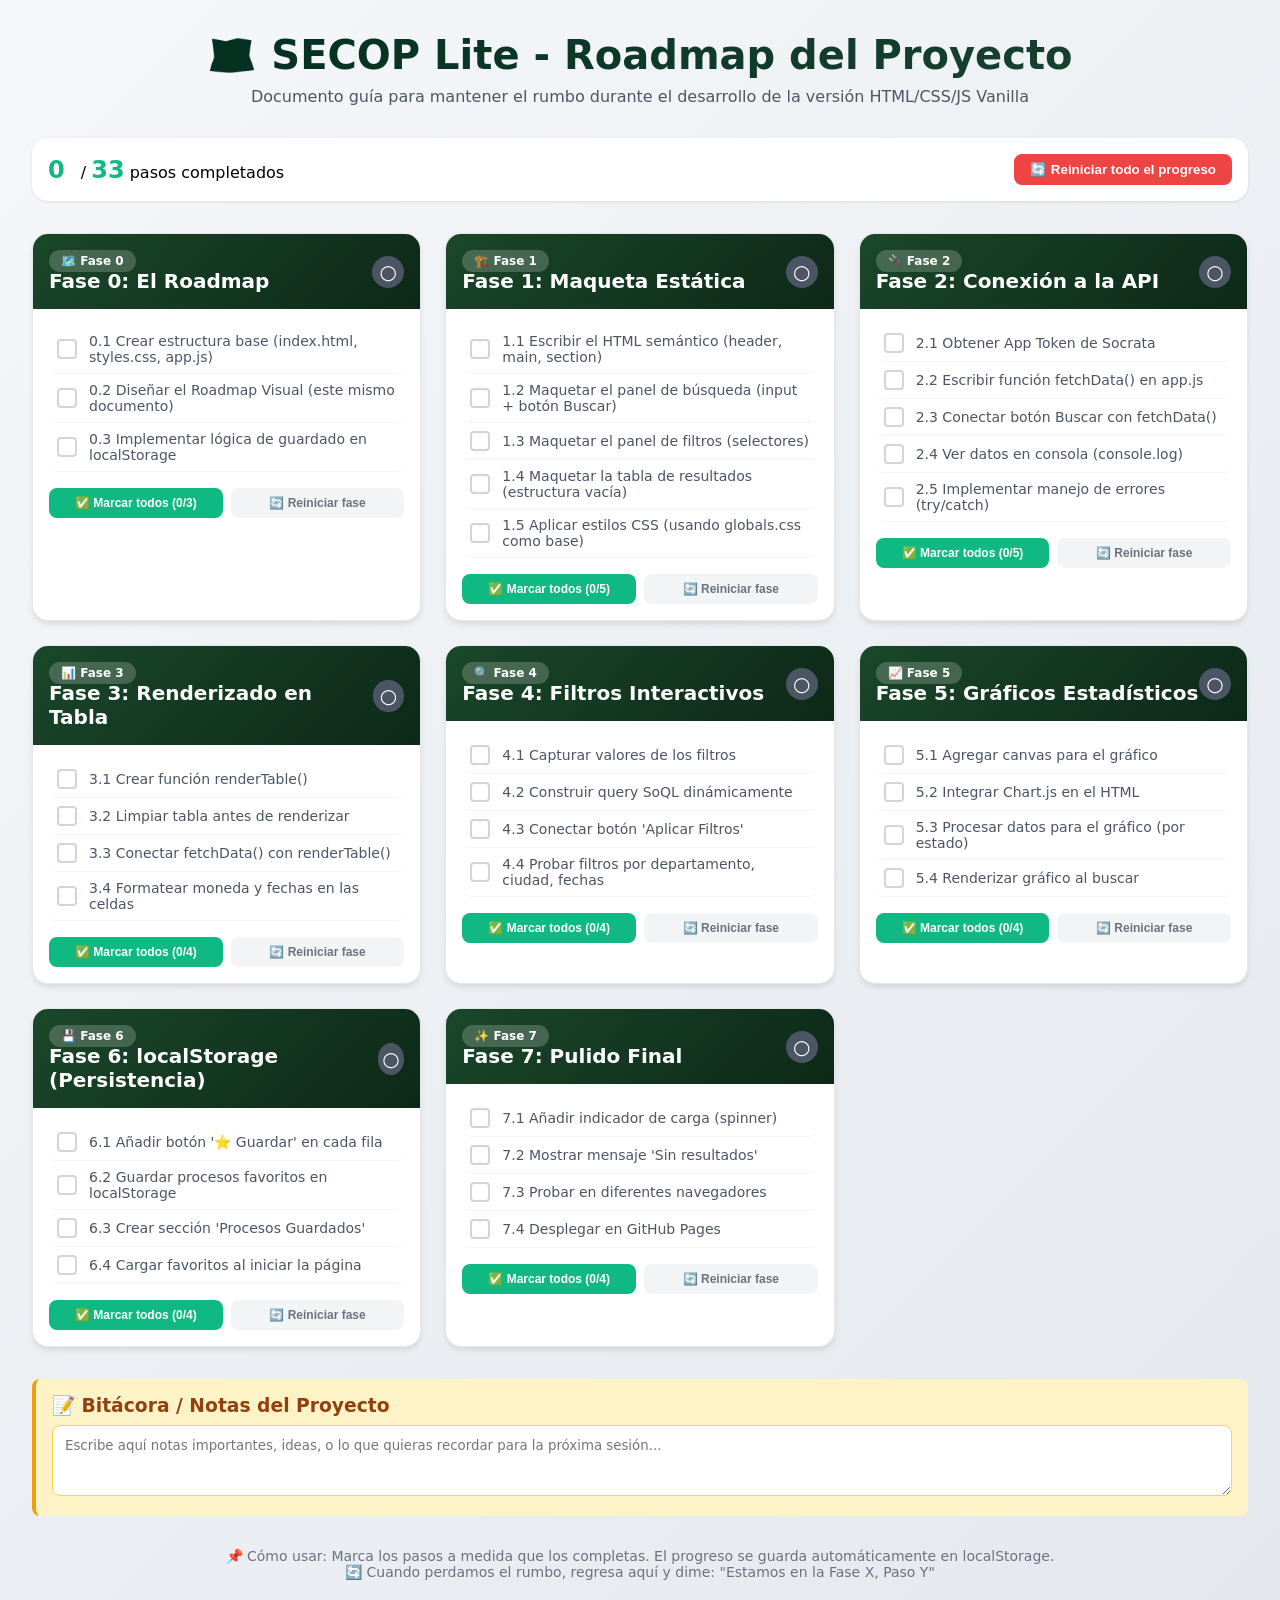
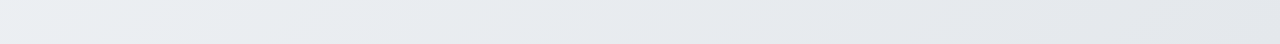
==== guia.html @ b4794dc1 "Add files via upload" ====
<!DOCTYPE html>
<html lang="es">
<head>
    <meta charset="UTF-8">
    <meta name="viewport" content="width=device-width, initial-scale=1.0">
    <title>SECOP Lite - Roadmap del Proyecto</title>
    <style>
        * {
            margin: 0;
            padding: 0;
            box-sizing: border-box;
        }

        body {
            font-family: 'Inter', system-ui, -apple-system, sans-serif;
            background: linear-gradient(135deg, #f5f7fa 0%, #e4e8ec 100%);
            min-height: 100vh;
            padding: 2rem;
        }

        /* Contenedor principal */
        .container {
            max-width: 1400px;
            margin: 0 auto;
        }

        /* Header */
        .header {
            text-align: center;
            margin-bottom: 2rem;
        }

        .header h1 {
            font-size: 2.5rem;
            font-weight: 800;
            background: linear-gradient(135deg, #012d1d, #1b4332);
            -webkit-background-clip: text;
            background-clip: text;
            color: transparent;
            margin-bottom: 0.5rem;
        }

        .header p {
            color: #4b5563;
            font-size: 1rem;
        }

        /* Panel de control del roadmap */
        .roadmap-control {
            background: white;
            border-radius: 1rem;
            padding: 1rem;
            margin-bottom: 2rem;
            box-shadow: 0 1px 3px rgba(0,0,0,0.1);
            display: flex;
            justify-content: space-between;
            align-items: center;
            flex-wrap: wrap;
            gap: 1rem;
        }

        .progress-stats {
            display: flex;
            gap: 1rem;
            align-items: baseline;
        }

        .progress-stats span:first-child {
            font-size: 1.5rem;
            font-weight: bold;
            color: #10b981;
        }

        .reset-btn {
            background: #ef4444;
            color: white;
            border: none;
            padding: 0.5rem 1rem;
            border-radius: 0.5rem;
            cursor: pointer;
            font-weight: 600;
            transition: all 0.2s;
        }

        .reset-btn:hover {
            background: #dc2626;
            transform: scale(1.02);
        }

        /* Grid de fases */
        .phases-grid {
            display: grid;
            grid-template-columns: repeat(auto-fit, minmax(320px, 1fr));
            gap: 1.5rem;
            margin-bottom: 2rem;
        }

        /* Tarjeta de fase */
        .phase-card {
            background: white;
            border-radius: 1rem;
            overflow: hidden;
            box-shadow: 0 4px 6px -1px rgba(0,0,0,0.1);
            transition: transform 0.2s, box-shadow 0.2s;
            border: 1px solid #e5e7eb;
        }

        .phase-card:hover {
            transform: translateY(-4px);
            box-shadow: 0 10px 15px -3px rgba(0,0,0,0.1);
        }

        .phase-header {
            background: linear-gradient(135deg, #1a472a, #0d2818);
            color: white;
            padding: 1rem;
            display: flex;
            justify-content: space-between;
            align-items: center;
        }

        .phase-number {
            background: rgba(255,255,255,0.2);
            padding: 0.25rem 0.75rem;
            border-radius: 2rem;
            font-size: 0.75rem;
            font-weight: 600;
        }

        .phase-title {
            font-size: 1.25rem;
            font-weight: 700;
        }

        .phase-status {
            width: 2rem;
            height: 2rem;
            border-radius: 50%;
            background: #4b5563;
            display: flex;
            align-items: center;
            justify-content: center;
            font-size: 1.25rem;
            transition: all 0.3s;
        }

        .phase-status.completed {
            background: #10b981;
            box-shadow: 0 0 0 4px rgba(16,185,129,0.2);
        }

        .phase-status.in-progress {
            background: #f59e0b;
            animation: pulse 1.5s infinite;
        }

        @keyframes pulse {
            0%, 100% { opacity: 1; }
            50% { opacity: 0.6; }
        }

        .phase-body {
            padding: 1rem;
        }

        .steps-list {
            list-style: none;
            margin-bottom: 1rem;
        }

        .step-item {
            display: flex;
            align-items: center;
            gap: 0.75rem;
            padding: 0.5rem 0;
            border-bottom: 1px solid #f3f4f6;
            cursor: pointer;
            transition: background 0.2s;
            border-radius: 0.5rem;
            padding: 0.5rem;
        }

        .step-item:hover {
            background: #f9fafb;
        }

        .step-checkbox {
            width: 1.25rem;
            height: 1.25rem;
            border: 2px solid #d1d5db;
            border-radius: 0.25rem;
            display: flex;
            align-items: center;
            justify-content: center;
            transition: all 0.2s;
            cursor: pointer;
        }

        .step-checkbox.checked {
            background: #10b981;
            border-color: #10b981;
        }

        .step-checkbox.checked::after {
            content: "✓";
            color: white;
            font-size: 0.75rem;
        }

        .step-text {
            flex: 1;
            font-size: 0.875rem;
            color: #4b5563;
        }

        .step-text.completed {
            text-decoration: line-through;
            color: #9ca3af;
        }

        .step-code {
            font-family: monospace;
            font-size: 0.7rem;
            background: #f3f4f6;
            padding: 0.125rem 0.375rem;
            border-radius: 0.25rem;
            color: #6b7280;
        }

        /* Botones de acción de la fase */
        .phase-actions {
            display: flex;
            gap: 0.5rem;
            margin-top: 0.5rem;
        }

        .btn-complete-phase {
            flex: 1;
            background: #10b981;
            color: white;
            border: none;
            padding: 0.5rem;
            border-radius: 0.5rem;
            font-size: 0.75rem;
            font-weight: 600;
            cursor: pointer;
            transition: all 0.2s;
        }

        .btn-complete-phase:hover {
            background: #059669;
        }

        .btn-reset-phase {
            flex: 1;
            background: #f3f4f6;
            color: #6b7280;
            border: none;
            padding: 0.5rem;
            border-radius: 0.5rem;
            font-size: 0.75rem;
            font-weight: 600;
            cursor: pointer;
            transition: all 0.2s;
        }

        .btn-reset-phase:hover {
            background: #e5e7eb;
        }

        /* Footer */
        .footer {
            text-align: center;
            padding: 2rem;
            color: #6b7280;
            font-size: 0.875rem;
        }

        /* Sección de notas */
        .notes-section {
            background: #fef3c7;
            border-left: 4px solid #f59e0b;
            padding: 1rem;
            border-radius: 0.5rem;
            margin-top: 1.5rem;
        }

        .notes-section h3 {
            color: #92400e;
            margin-bottom: 0.5rem;
        }

        .notes-section textarea {
            width: 100%;
            padding: 0.75rem;
            border: 1px solid #fcd34d;
            border-radius: 0.5rem;
            font-family: inherit;
            resize: vertical;
        }

        /* Responsive */
        @media (max-width: 768px) {
            body {
                padding: 1rem;
            }
            .phases-grid {
                grid-template-columns: 1fr;
            }
        }
    </style>
</head>
<body>
    <div class="container">
        <!-- Header -->
        <div class="header">
            <h1>🗺️ SECOP Lite - Roadmap del Proyecto</h1>
            <p>Documento guía para mantener el rumbo durante el desarrollo de la versión HTML/CSS/JS Vanilla</p>
        </div>

        <!-- Panel de control -->
        <div class="roadmap-control">
            <div class="progress-stats">
                <span id="completedCount">0</span>
                <span>/ <span id="totalSteps">0</span> pasos completados</span>
            </div>
            <button class="reset-btn" id="resetAllBtn">🔄 Reiniciar todo el progreso</button>
        </div>

        <!-- Grid de fases -->
        <div class="phases-grid" id="phasesGrid"></div>

        <!-- Sección de notas -->
        <div class="notes-section">
            <h3>📝 Bitácora / Notas del Proyecto</h3>
            <textarea id="notesTextarea" rows="3" placeholder="Escribe aquí notas importantes, ideas, o lo que quieras recordar para la próxima sesión..."></textarea>
        </div>

        <div class="footer">
            <p>📌 Cómo usar: Marca los pasos a medida que los completas. El progreso se guarda automáticamente en localStorage.</p>
            <p>🔄 Cuando perdamos el rumbo, regresa aquí y dime: "Estamos en la Fase X, Paso Y"</p>
        </div>
    </div>

    <script>
        // ============================================
        // DATOS DEL ROADMAP (FASES Y PASOS)
        // ============================================
        const phasesData = [
            {
                id: 0,
                title: "Fase 0: El Roadmap",
                icon: "🗺️",
                steps: [
                    "0.1 Crear estructura base (index.html, styles.css, app.js)",
                    "0.2 Diseñar el Roadmap Visual (este mismo documento)",
                    "0.3 Implementar lógica de guardado en localStorage"
                ]
            },
            {
                id: 1,
                title: "Fase 1: Maqueta Estática",
                icon: "🏗️",
                steps: [
                    "1.1 Escribir el HTML semántico (header, main, section)",
                    "1.2 Maquetar el panel de búsqueda (input + botón Buscar)",
                    "1.3 Maquetar el panel de filtros (selectores)",
                    "1.4 Maquetar la tabla de resultados (estructura vacía)",
                    "1.5 Aplicar estilos CSS (usando globals.css como base)"
                ]
            },
            {
                id: 2,
                title: "Fase 2: Conexión a la API",
                icon: "🔌",
                steps: [
                    "2.1 Obtener App Token de Socrata",
                    "2.2 Escribir función fetchData() en app.js",
                    "2.3 Conectar botón Buscar con fetchData()",
                    "2.4 Ver datos en consola (console.log)",
                    "2.5 Implementar manejo de errores (try/catch)"
                ]
            },
            {
                id: 3,
                title: "Fase 3: Renderizado en Tabla",
                icon: "📊",
                steps: [
                    "3.1 Crear función renderTable()",
                    "3.2 Limpiar tabla antes de renderizar",
                    "3.3 Conectar fetchData() con renderTable()",
                    "3.4 Formatear moneda y fechas en las celdas"
                ]
            },
            {
                id: 4,
                title: "Fase 4: Filtros Interactivos",
                icon: "🔍",
                steps: [
                    "4.1 Capturar valores de los filtros",
                    "4.2 Construir query SoQL dinámicamente",
                    "4.3 Conectar botón 'Aplicar Filtros'",
                    "4.4 Probar filtros por departamento, ciudad, fechas"
                ]
            },
            {
                id: 5,
                title: "Fase 5: Gráficos Estadísticos",
                icon: "📈",
                steps: [
                    "5.1 Agregar canvas para el gráfico",
                    "5.2 Integrar Chart.js en el HTML",
                    "5.3 Procesar datos para el gráfico (por estado)",
                    "5.4 Renderizar gráfico al buscar"
                ]
            },
            {
                id: 6,
                title: "Fase 6: localStorage (Persistencia)",
                icon: "💾",
                steps: [
                    "6.1 Añadir botón '⭐ Guardar' en cada fila",
                    "6.2 Guardar procesos favoritos en localStorage",
                    "6.3 Crear sección 'Procesos Guardados'",
                    "6.4 Cargar favoritos al iniciar la página"
                ]
            },
            {
                id: 7,
                title: "Fase 7: Pulido Final",
                icon: "✨",
                steps: [
                    "7.1 Añadir indicador de carga (spinner)",
                    "7.2 Mostrar mensaje 'Sin resultados'",
                    "7.3 Probar en diferentes navegadores",
                    "7.4 Desplegar en GitHub Pages"
                ]
            }
        ];

        // ============================================
        // ESTADO Y FUNCIONES DE LOCALSTORAGE
        // ============================================
        function loadProgress() {
            const saved = localStorage.getItem('secop_lite_roadmap');
            if (saved) {
                return JSON.parse(saved);
            }
            // Inicializar: todos los pasos como no completados
            const initial = {};
            phasesData.forEach(phase => {
                phase.steps.forEach(step => {
                    initial[step] = false;
                });
            });
            return initial;
        }

        function saveProgress(progress) {
            localStorage.setItem('secop_lite_roadmap', JSON.stringify(progress));
        }

        function loadNotes() {
            const saved = localStorage.getItem('secop_lite_notes');
            if (saved) {
                document.getElementById('notesTextarea').value = saved;
            }
        }

        function saveNotes() {
            const notes = document.getElementById('notesTextarea').value;
            localStorage.setItem('secop_lite_notes', notes);
        }

        // ============================================
        // RENDERIZADO DEL ROADMAP
        // ============================================
        let progress = loadProgress();

        function updateProgressCount() {
            const completed = Object.values(progress).filter(v => v === true).length;
            const total = Object.keys(progress).length;
            document.getElementById('completedCount').textContent = completed;
            document.getElementById('totalSteps').textContent = total;
        }

        function toggleStep(stepText) {
            progress[stepText] = !progress[stepText];
            saveProgress(progress);
            renderRoadmap();
        }

        function completeAllStepsInPhase(phase) {
            phase.steps.forEach(step => {
                progress[step] = true;
            });
            saveProgress(progress);
            renderRoadmap();
        }

        function resetPhase(phase) {
            phase.steps.forEach(step => {
                progress[step] = false;
            });
            saveProgress(progress);
            renderRoadmap();
        }

        function resetAllProgress() {
            if (confirm('⚠️ ¿Estás seguro de reiniciar TODO el progreso? Esta acción no se puede deshacer.')) {
                Object.keys(progress).forEach(key => {
                    progress[key] = false;
                });
                saveProgress(progress);
                renderRoadmap();
            }
        }

        function getPhaseStatus(phase) {
            const phaseSteps = phase.steps;
            const allCompleted = phaseSteps.every(step => progress[step] === true);
            const anyCompleted = phaseSteps.some(step => progress[step] === true);
            
            if (allCompleted) return 'completed';
            if (anyCompleted) return 'in-progress';
            return 'pending';
        }

        function renderRoadmap() {
            const grid = document.getElementById('phasesGrid');
            grid.innerHTML = '';
            
            phasesData.forEach(phase => {
                const status = getPhaseStatus(phase);
                const phaseSteps = phase.steps;
                const completedCount = phaseSteps.filter(step => progress[step] === true).length;
                const totalCount = phaseSteps.length;
                
                const card = document.createElement('div');
                card.className = 'phase-card';
                
                card.innerHTML = `
                    <div class="phase-header">
                        <div>
                            <span class="phase-number">${phase.icon} Fase ${phase.id}</span>
                            <div class="phase-title">${phase.title}</div>
                        </div>
                        <div class="phase-status ${status}">
                            ${status === 'completed' ? '✓' : status === 'in-progress' ? '●' : '○'}
                        </div>
                    </div>
                    <div class="phase-body">
                        <ul class="steps-list">
                            ${phaseSteps.map(step => `
                                <li class="step-item" data-step="${step}">
                                    <div class="step-checkbox ${progress[step] ? 'checked' : ''}"></div>
                                    <span class="step-text ${progress[step] ? 'completed' : ''}">${step}</span>
                                </li>
                            `).join('')}
                        </ul>
                        <div class="phase-actions">
                            <button class="btn-complete-phase">✅ Marcar todos (${completedCount}/${totalCount})</button>
                            <button class="btn-reset-phase">🔄 Reiniciar fase</button>
                        </div>
                    </div>
                `;
                
                grid.appendChild(card);
                
                // Eventos de los pasos
                const stepItems = card.querySelectorAll('.step-item');
                stepItems.forEach(item => {
                    const stepText = item.dataset.step;
                    const checkbox = item.querySelector('.step-checkbox');
                    checkbox.addEventListener('click', (e) => {
                        e.stopPropagation();
                        toggleStep(stepText);
                    });
                    item.addEventListener('click', (e) => {
                        if (e.target.tagName !== 'BUTTON' && !e.target.closest('.step-checkbox')) {
                            toggleStep(stepText);
                        }
                    });
                });
                
                // Eventos de los botones de fase
                const completeBtn = card.querySelector('.btn-complete-phase');
                const resetBtn = card.querySelector('.btn-reset-phase');
                
                completeBtn.addEventListener('click', () => completeAllStepsInPhase(phase));
                resetBtn.addEventListener('click', () => resetPhase(phase));
            });
            
            updateProgressCount();
        }

        // ============================================
        // INICIALIZACIÓN
        // ============================================
        document.getElementById('resetAllBtn').addEventListener('click', resetAllProgress);
        document.getElementById('notesTextarea').addEventListener('input', saveNotes);
        
        // Cargar notas guardadas
        loadNotes();
        
        // Renderizar el roadmap
        renderRoadmap();
    </script>
</body>
</html>
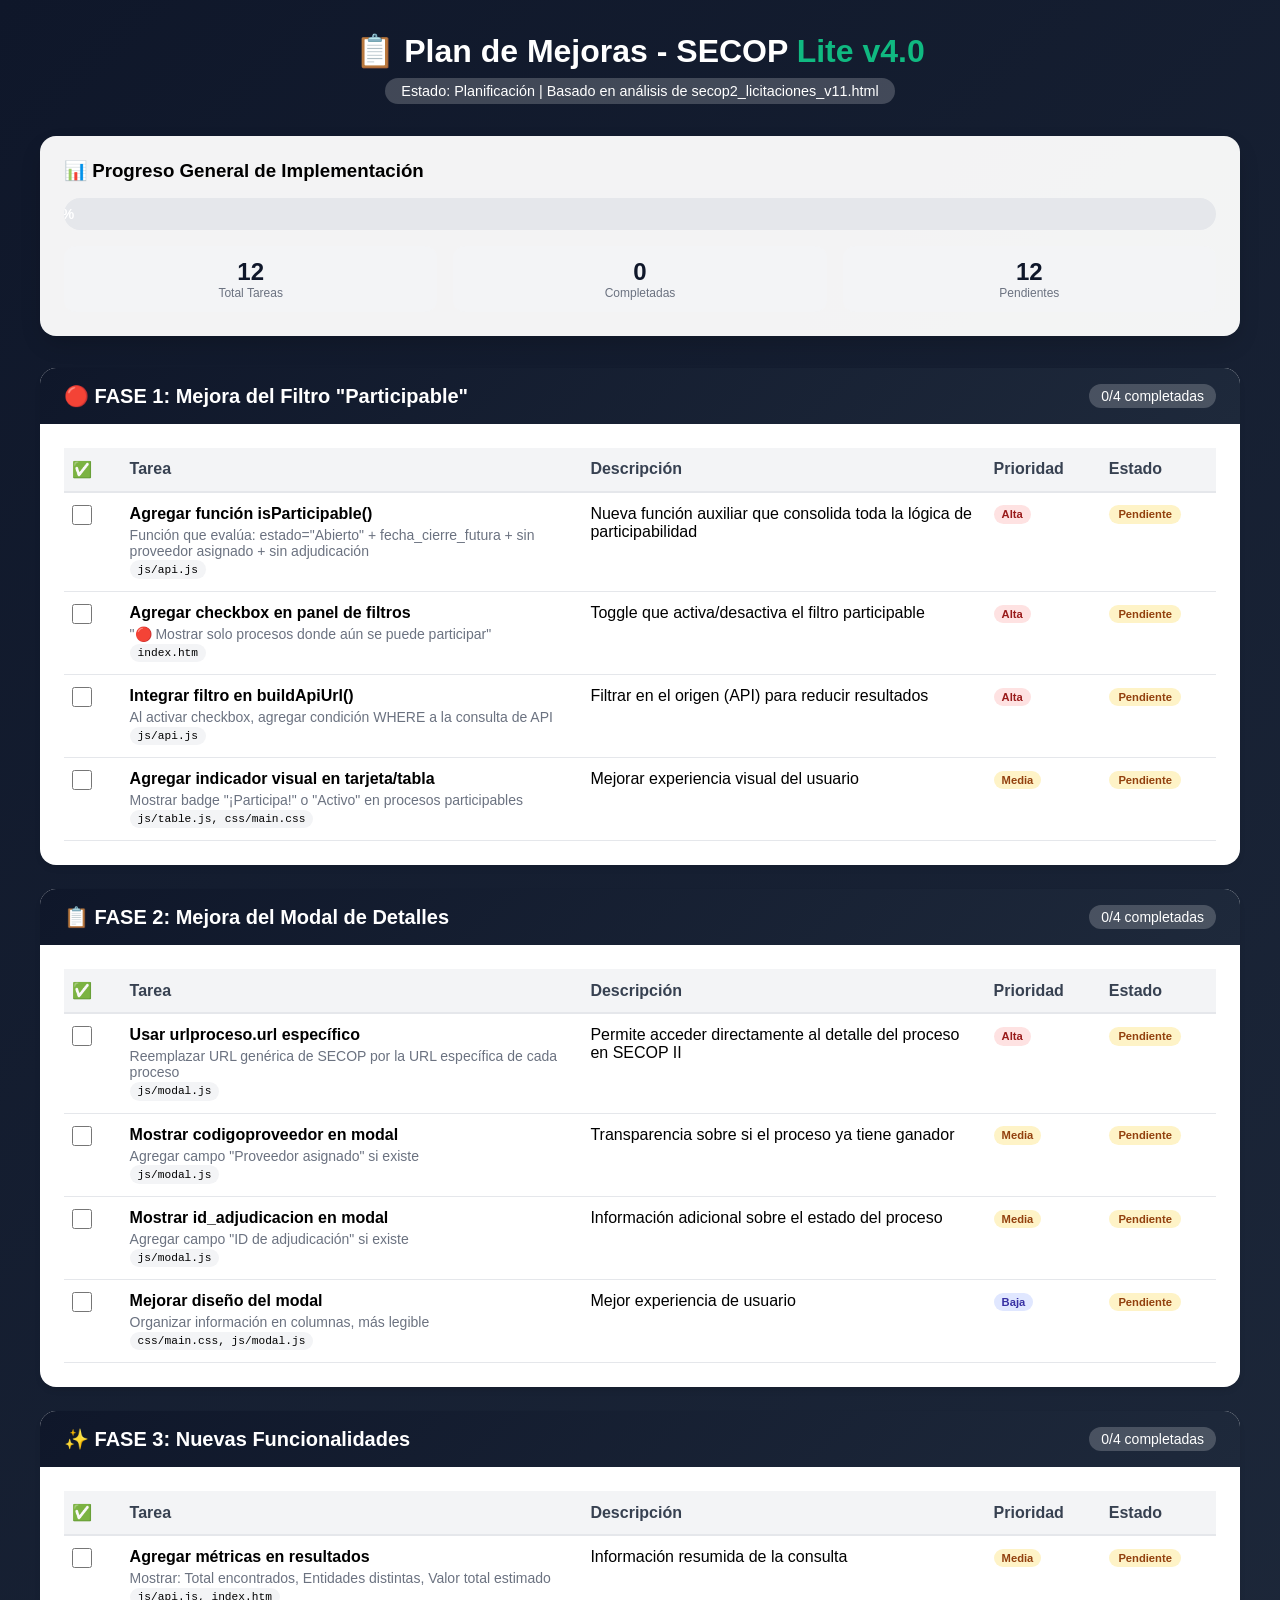
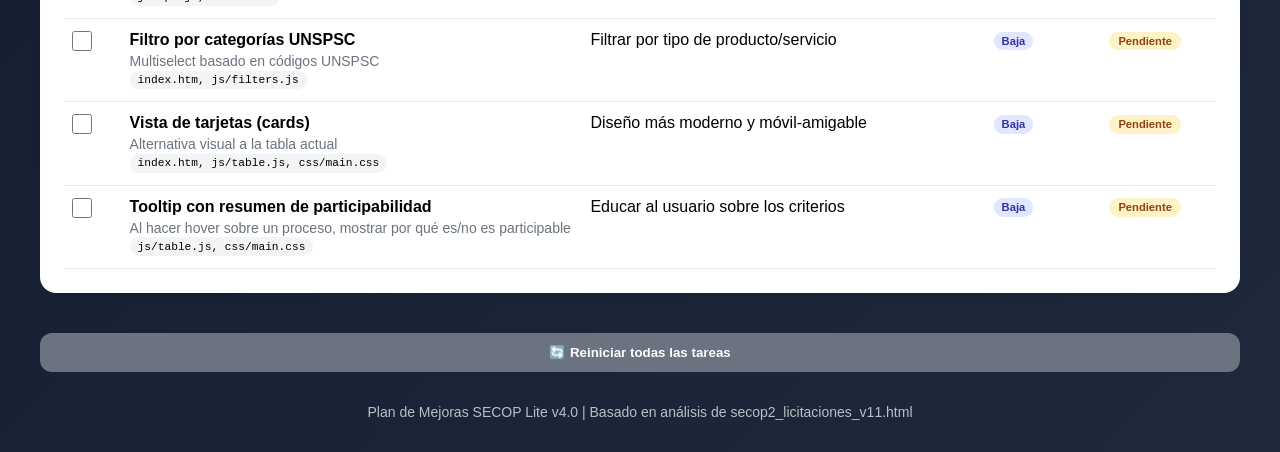
==== commit 0b0228de: "Add files via upload" ====
--- a/guia.html
+++ b/guia.html
@@ -3,7 +3,7 @@
 <head>
     <meta charset="UTF-8">
     <meta name="viewport" content="width=device-width, initial-scale=1.0">
-    <title>SECOP Lite - Roadmap del Proyecto</title>
+    <title>Plan de Mejoras - SECOP Lite v4.0</title>
     <style>
         * {
             margin: 0;
@@ -12,599 +12,624 @@
         }
 
         body {
-            font-family: 'Inter', system-ui, -apple-system, sans-serif;
-            background: linear-gradient(135deg, #f5f7fa 0%, #e4e8ec 100%);
+            font-family: 'Segoe UI', Tahoma, Geneva, Verdana, sans-serif;
+            background: linear-gradient(135deg, #0f172a 0%, #1e293b 100%);
             min-height: 100vh;
             padding: 2rem;
         }
 
-        /* Contenedor principal */
         .container {
-            max-width: 1400px;
+            max-width: 1200px;
             margin: 0 auto;
         }
 
         /* Header */
         .header {
             text-align: center;
+            color: white;
             margin-bottom: 2rem;
         }
 
         .header h1 {
-            font-size: 2.5rem;
-            font-weight: 800;
-            background: linear-gradient(135deg, #012d1d, #1b4332);
-            -webkit-background-clip: text;
-            background-clip: text;
-            color: transparent;
+            font-size: 2rem;
             margin-bottom: 0.5rem;
         }
 
-        .header p {
-            color: #4b5563;
-            font-size: 1rem;
-        }
-
-        /* Panel de control del roadmap */
-        .roadmap-control {
+        .header .badge {
+            background: rgba(255,255,255,0.2);
+            padding: 0.3rem 1rem;
+            border-radius: 2rem;
+            font-size: 0.9rem;
+            display: inline-block;
+        }
+
+        .version {
+            color: #10b981;
+            font-weight: bold;
+        }
+
+        /* Barra de progreso */
+        .progress-card {
+            background: rgba(255,255,255,0.95);
+            border-radius: 1rem;
+            padding: 1.5rem;
+            margin-bottom: 2rem;
+            box-shadow: 0 10px 25px -5px rgba(0,0,0,0.2);
+        }
+
+        .progress-bar-container {
+            background: #e5e7eb;
+            border-radius: 1rem;
+            height: 2rem;
+            overflow: hidden;
+            margin: 1rem 0;
+        }
+
+        .progress-fill {
+            background: #10b981;
+            height: 100%;
+            border-radius: 1rem;
+            display: flex;
+            align-items: center;
+            justify-content: center;
+            color: white;
+            font-weight: bold;
+            font-size: 0.875rem;
+            transition: width 0.3s ease;
+        }
+
+        .stats {
+            display: flex;
+            justify-content: space-between;
+            gap: 1rem;
+            flex-wrap: wrap;
+            margin-top: 1rem;
+        }
+
+        .stat {
+            background: #f3f4f6;
+            padding: 0.75rem;
+            border-radius: 0.75rem;
+            text-align: center;
+            flex: 1;
+        }
+
+        .stat .number {
+            font-size: 1.5rem;
+            font-weight: bold;
+            color: #0f172a;
+        }
+
+        .stat .label {
+            font-size: 0.75rem;
+            color: #6b7280;
+        }
+
+        /* Tarjetas de fase */
+        .phase {
             background: white;
             border-radius: 1rem;
-            padding: 1rem;
-            margin-bottom: 2rem;
-            box-shadow: 0 1px 3px rgba(0,0,0,0.1);
+            margin-bottom: 1.5rem;
+            overflow: hidden;
+            box-shadow: 0 4px 6px -1px rgba(0,0,0,0.1);
+        }
+
+        .phase-header {
+            background: linear-gradient(135deg, #0f172a, #1e293b);
+            color: white;
+            padding: 1rem 1.5rem;
             display: flex;
             justify-content: space-between;
             align-items: center;
-            flex-wrap: wrap;
-            gap: 1rem;
-        }
-
-        .progress-stats {
-            display: flex;
-            gap: 1rem;
-            align-items: baseline;
-        }
-
-        .progress-stats span:first-child {
-            font-size: 1.5rem;
-            font-weight: bold;
-            color: #10b981;
-        }
-
-        .reset-btn {
-            background: #ef4444;
-            color: white;
-            border: none;
-            padding: 0.5rem 1rem;
-            border-radius: 0.5rem;
             cursor: pointer;
-            font-weight: 600;
-            transition: all 0.2s;
-        }
-
-        .reset-btn:hover {
-            background: #dc2626;
-            transform: scale(1.02);
-        }
-
-        /* Grid de fases */
-        .phases-grid {
-            display: grid;
-            grid-template-columns: repeat(auto-fit, minmax(320px, 1fr));
-            gap: 1.5rem;
-            margin-bottom: 2rem;
-        }
-
-        /* Tarjeta de fase */
-        .phase-card {
-            background: white;
-            border-radius: 1rem;
-            overflow: hidden;
-            box-shadow: 0 4px 6px -1px rgba(0,0,0,0.1);
-            transition: transform 0.2s, box-shadow 0.2s;
-            border: 1px solid #e5e7eb;
-        }
-
-        .phase-card:hover {
-            transform: translateY(-4px);
-            box-shadow: 0 10px 15px -3px rgba(0,0,0,0.1);
-        }
-
-        .phase-header {
-            background: linear-gradient(135deg, #1a472a, #0d2818);
-            color: white;
-            padding: 1rem;
-            display: flex;
-            justify-content: space-between;
-            align-items: center;
-        }
-
-        .phase-number {
+        }
+
+        .phase-header h2 {
+            font-size: 1.25rem;
+        }
+
+        .phase-status {
+            font-size: 0.875rem;
             background: rgba(255,255,255,0.2);
             padding: 0.25rem 0.75rem;
             border-radius: 2rem;
-            font-size: 0.75rem;
+        }
+
+        .phase-body {
+            padding: 1.5rem;
+            display: none;
+        }
+
+        .phase-body.open {
+            display: block;
+        }
+
+        /* Tabla de tareas */
+        .task-table {
+            width: 100%;
+            border-collapse: collapse;
+        }
+
+        .task-table th {
+            text-align: left;
+            padding: 0.75rem 0.5rem;
+            background: #f3f4f6;
             font-weight: 600;
-        }
-
-        .phase-title {
-            font-size: 1.25rem;
-            font-weight: 700;
-        }
-
-        .phase-status {
-            width: 2rem;
-            height: 2rem;
-            border-radius: 50%;
-            background: #4b5563;
-            display: flex;
-            align-items: center;
-            justify-content: center;
-            font-size: 1.25rem;
-            transition: all 0.3s;
-        }
-
-        .phase-status.completed {
-            background: #10b981;
-            box-shadow: 0 0 0 4px rgba(16,185,129,0.2);
-        }
-
-        .phase-status.in-progress {
-            background: #f59e0b;
-            animation: pulse 1.5s infinite;
-        }
-
-        @keyframes pulse {
-            0%, 100% { opacity: 1; }
-            50% { opacity: 0.6; }
-        }
-
-        .phase-body {
-            padding: 1rem;
-        }
-
-        .steps-list {
-            list-style: none;
-            margin-bottom: 1rem;
-        }
-
-        .step-item {
-            display: flex;
-            align-items: center;
-            gap: 0.75rem;
-            padding: 0.5rem 0;
-            border-bottom: 1px solid #f3f4f6;
-            cursor: pointer;
-            transition: background 0.2s;
-            border-radius: 0.5rem;
-            padding: 0.5rem;
-        }
-
-        .step-item:hover {
-            background: #f9fafb;
-        }
-
-        .step-checkbox {
-            width: 1.25rem;
-            height: 1.25rem;
-            border: 2px solid #d1d5db;
-            border-radius: 0.25rem;
-            display: flex;
-            align-items: center;
-            justify-content: center;
-            transition: all 0.2s;
-            cursor: pointer;
-        }
-
-        .step-checkbox.checked {
-            background: #10b981;
-            border-color: #10b981;
-        }
-
-        .step-checkbox.checked::after {
-            content: "✓";
-            color: white;
-            font-size: 0.75rem;
-        }
-
-        .step-text {
-            flex: 1;
+            color: #374151;
+            border-bottom: 2px solid #e5e7eb;
+        }
+
+        .task-table td {
+            padding: 0.75rem 0.5rem;
+            border-bottom: 1px solid #e5e7eb;
+            vertical-align: top;
+        }
+
+        .task-desc {
             font-size: 0.875rem;
-            color: #4b5563;
-        }
-
-        .step-text.completed {
-            text-decoration: line-through;
-            color: #9ca3af;
-        }
-
-        .step-code {
-            font-family: monospace;
+            color: #6b7280;
+            margin-top: 0.25rem;
+        }
+
+        .task-files {
             font-size: 0.7rem;
             background: #f3f4f6;
-            padding: 0.125rem 0.375rem;
-            border-radius: 0.25rem;
-            color: #6b7280;
-        }
-
-        /* Botones de acción de la fase */
-        .phase-actions {
-            display: flex;
-            gap: 0.5rem;
-            margin-top: 0.5rem;
-        }
-
-        .btn-complete-phase {
-            flex: 1;
+            padding: 0.2rem 0.5rem;
+            border-radius: 1rem;
+            font-family: monospace;
+            display: inline-block;
+        }
+
+        .badge-pending {
+            background: #fef3c7;
+            color: #92400e;
+            padding: 0.2rem 0.6rem;
+            border-radius: 2rem;
+            font-size: 0.7rem;
+            font-weight: 600;
+        }
+
+        .badge-done {
+            background: #d1fae5;
+            color: #065f46;
+            padding: 0.2rem 0.6rem;
+            border-radius: 2rem;
+            font-size: 0.7rem;
+            font-weight: 600;
+        }
+
+        .btn-complete {
             background: #10b981;
             color: white;
             border: none;
-            padding: 0.5rem;
+            padding: 0.4rem 1rem;
             border-radius: 0.5rem;
+            cursor: pointer;
             font-size: 0.75rem;
+            transition: all 0.2s;
+        }
+
+        .btn-complete:hover {
+            background: #059669;
+        }
+
+        .btn-pending {
+            background: #6b7280;
+            color: white;
+            border: none;
+            padding: 0.4rem 1rem;
+            border-radius: 0.5rem;
+            cursor: pointer;
+            font-size: 0.75rem;
+        }
+
+        .btn-reset {
+            background: #6b7280;
+            color: white;
+            border: none;
+            padding: 0.75rem 1.5rem;
+            border-radius: 0.75rem;
+            cursor: pointer;
             font-weight: 600;
-            cursor: pointer;
-            transition: all 0.2s;
-        }
-
-        .btn-complete-phase:hover {
-            background: #059669;
-        }
-
-        .btn-reset-phase {
-            flex: 1;
-            background: #f3f4f6;
-            color: #6b7280;
-            border: none;
-            padding: 0.5rem;
-            border-radius: 0.5rem;
-            font-size: 0.75rem;
-            font-weight: 600;
-            cursor: pointer;
-            transition: all 0.2s;
-        }
-
-        .btn-reset-phase:hover {
-            background: #e5e7eb;
-        }
-
-        /* Footer */
+            margin-top: 1rem;
+            width: 100%;
+        }
+
+        .btn-reset:hover {
+            background: #4b5563;
+        }
+
         .footer {
             text-align: center;
-            padding: 2rem;
-            color: #6b7280;
+            color: rgba(255,255,255,0.7);
+            margin-top: 2rem;
             font-size: 0.875rem;
         }
 
-        /* Sección de notas */
-        .notes-section {
+        .checkbox {
+            width: 20px;
+            height: 20px;
+            cursor: pointer;
+            accent-color: #10b981;
+        }
+
+        .priority-high {
+            background: #fee2e2;
+            color: #991b1b;
+            padding: 0.2rem 0.5rem;
+            border-radius: 1rem;
+            font-size: 0.7rem;
+            font-weight: 600;
+        }
+
+        .priority-med {
             background: #fef3c7;
-            border-left: 4px solid #f59e0b;
-            padding: 1rem;
-            border-radius: 0.5rem;
-            margin-top: 1.5rem;
-        }
-
-        .notes-section h3 {
             color: #92400e;
-            margin-bottom: 0.5rem;
-        }
-
-        .notes-section textarea {
-            width: 100%;
-            padding: 0.75rem;
-            border: 1px solid #fcd34d;
-            border-radius: 0.5rem;
-            font-family: inherit;
-            resize: vertical;
-        }
-
-        /* Responsive */
-        @media (max-width: 768px) {
-            body {
-                padding: 1rem;
-            }
-            .phases-grid {
-                grid-template-columns: 1fr;
-            }
+            padding: 0.2rem 0.5rem;
+            border-radius: 1rem;
+            font-size: 0.7rem;
+            font-weight: 600;
+        }
+
+        .priority-low {
+            background: #e0e7ff;
+            color: #3730a3;
+            padding: 0.2rem 0.5rem;
+            border-radius: 1rem;
+            font-size: 0.7rem;
+            font-weight: 600;
         }
     </style>
 </head>
 <body>
     <div class="container">
-        <!-- Header -->
         <div class="header">
-            <h1>🗺️ SECOP Lite - Roadmap del Proyecto</h1>
-            <p>Documento guía para mantener el rumbo durante el desarrollo de la versión HTML/CSS/JS Vanilla</p>
+            <h1>📋 Plan de Mejoras - SECOP <span class="version">Lite v4.0</span></h1>
+            <p class="badge">Estado: Planificación | Basado en análisis de secop2_licitaciones_v11.html</p>
         </div>
 
-        <!-- Panel de control -->
-        <div class="roadmap-control">
-            <div class="progress-stats">
-                <span id="completedCount">0</span>
-                <span>/ <span id="totalSteps">0</span> pasos completados</span>
-            </div>
-            <button class="reset-btn" id="resetAllBtn">🔄 Reiniciar todo el progreso</button>
+        <!-- Barra de progreso -->
+        <div class="progress-card">
+            <h3>📊 Progreso General de Implementación</h3>
+            <div class="progress-bar-container">
+                <div id="globalProgressFill" class="progress-fill" style="width: 0%;">0%</div>
+            </div>
+            <div class="stats">
+                <div class="stat">
+                    <div class="number" id="totalTasks">0</div>
+                    <div class="label">Total Tareas</div>
+                </div>
+                <div class="stat">
+                    <div class="number" id="completedTasks">0</div>
+                    <div class="label">Completadas</div>
+                </div>
+                <div class="stat">
+                    <div class="number" id="pendingTasks">0</div>
+                    <div class="label">Pendientes</div>
+                </div>
+            </div>
         </div>
 
-        <!-- Grid de fases -->
-        <div class="phases-grid" id="phasesGrid"></div>
-
-        <!-- Sección de notas -->
-        <div class="notes-section">
-            <h3>📝 Bitácora / Notas del Proyecto</h3>
-            <textarea id="notesTextarea" rows="3" placeholder="Escribe aquí notas importantes, ideas, o lo que quieras recordar para la próxima sesión..."></textarea>
+        <!-- FASE 1: Mejora del Filtro Participable -->
+        <div class="phase">
+            <div class="phase-header" onclick="togglePhase(this)">
+                <h2>🔴 FASE 1: Mejora del Filtro "Participable"</h2>
+                <span class="phase-status" id="phase1Status">0/4 completadas</span>
+            </div>
+            <div class="phase-body">
+                <table class="task-table">
+                    <thead>
+                        <tr><th style="width:5%">✅</th><th style="width:40%">Tarea</th><th style="width:35%">Descripción</th><th style="width:10%">Prioridad</th><th style="width:10%">Estado</th></tr>
+                    </thead>
+                    <tbody>
+                        <tr data-task="1.1">
+                            <td><input type="checkbox" class="checkbox" onchange="toggleTask(this, '1.1')"></td>
+                            <td>
+                                <strong>Agregar función isParticipable()</strong>
+                                <div class="task-desc">Función que evalúa: estado="Abierto" + fecha_cierre_futura + sin proveedor asignado + sin adjudicación</div>
+                                <span class="task-files">js/api.js</span>
+                            </td>
+                            <td>Nueva función auxiliar que consolida toda la lógica de participabilidad</td>
+                            <td><span class="priority-high">Alta</span></td>
+                            <td><span class="badge-pending" id="status1.1">Pendiente</span></td>
+                        </tr>
+                        <tr data-task="1.2">
+                            <td><input type="checkbox" class="checkbox" onchange="toggleTask(this, '1.2')"></td>
+                            <td>
+                                <strong>Agregar checkbox en panel de filtros</strong>
+                                <div class="task-desc">"🔴 Mostrar solo procesos donde aún se puede participar"</div>
+                                <span class="task-files">index.htm</span>
+                            </td>
+                            <td>Toggle que activa/desactiva el filtro participable</td>
+                            <td><span class="priority-high">Alta</span></td>
+                            <td><span class="badge-pending" id="status1.2">Pendiente</span></td>
+                        </tr>
+                        <tr data-task="1.3">
+                            <td><input type="checkbox" class="checkbox" onchange="toggleTask(this, '1.3')"></td>
+                            <td>
+                                <strong>Integrar filtro en buildApiUrl()</strong>
+                                <div class="task-desc">Al activar checkbox, agregar condición WHERE a la consulta de API</div>
+                                <span class="task-files">js/api.js</span>
+                            </td>
+                            <td>Filtrar en el origen (API) para reducir resultados</td>
+                            <td><span class="priority-high">Alta</span></td>
+                            <td><span class="badge-pending" id="status1.3">Pendiente</span></td>
+                        </tr>
+                        <tr data-task="1.4">
+                            <td><input type="checkbox" class="checkbox" onchange="toggleTask(this, '1.4')"></td>
+                            <td>
+                                <strong>Agregar indicador visual en tarjeta/tabla</strong>
+                                <div class="task-desc">Mostrar badge "¡Participa!" o "Activo" en procesos participables</div>
+                                <span class="task-files">js/table.js, css/main.css</span>
+                            </td>
+                            <td>Mejorar experiencia visual del usuario</td>
+                            <td><span class="priority-med">Media</span></td>
+                            <td><span class="badge-pending" id="status1.4">Pendiente</span></td>
+                        </tr>
+                    </tbody>
+                </table>
+            </div>
         </div>
 
+        <!-- FASE 2: Mejora del Modal de Detalles -->
+        <div class="phase">
+            <div class="phase-header" onclick="togglePhase(this)">
+                <h2>📋 FASE 2: Mejora del Modal de Detalles</h2>
+                <span class="phase-status" id="phase2Status">0/4 completadas</span>
+            </div>
+            <div class="phase-body">
+                <table class="task-table">
+                    <thead>
+                        <tr><th style="width:5%">✅</th><th style="width:40%">Tarea</th><th style="width:35%">Descripción</th><th style="width:10%">Prioridad</th><th style="width:10%">Estado</th></tr>
+                    </thead>
+                    <tbody>
+                        <tr data-task="2.1">
+                            <td><input type="checkbox" class="checkbox" onchange="toggleTask(this, '2.1')"></td>
+                            <td>
+                                <strong>Usar urlproceso.url específico</strong>
+                                <div class="task-desc">Reemplazar URL genérica de SECOP por la URL específica de cada proceso</div>
+                                <span class="task-files">js/modal.js</span>
+                            </td>
+                            <td>Permite acceder directamente al detalle del proceso en SECOP II</td>
+                            <td><span class="priority-high">Alta</span></td>
+                            <td><span class="badge-pending" id="status2.1">Pendiente</span></td>
+                        </tr>
+                        <tr data-task="2.2">
+                            <td><input type="checkbox" class="checkbox" onchange="toggleTask(this, '2.2')"></td>
+                            <td>
+                                <strong>Mostrar codigoproveedor en modal</strong>
+                                <div class="task-desc">Agregar campo "Proveedor asignado" si existe</div>
+                                <span class="task-files">js/modal.js</span>
+                            </td>
+                            <td>Transparencia sobre si el proceso ya tiene ganador</td>
+                            <td><span class="priority-med">Media</span></td>
+                            <td><span class="badge-pending" id="status2.2">Pendiente</span></td>
+                        </tr>
+                        <tr data-task="2.3">
+                            <td><input type="checkbox" class="checkbox" onchange="toggleTask(this, '2.3')"></td>
+                            <td>
+                                <strong>Mostrar id_adjudicacion en modal</strong>
+                                <div class="task-desc">Agregar campo "ID de adjudicación" si existe</div>
+                                <span class="task-files">js/modal.js</span>
+                            </td>
+                            <td>Información adicional sobre el estado del proceso</td>
+                            <td><span class="priority-med">Media</span></td>
+                            <td><span class="badge-pending" id="status2.3">Pendiente</span></td>
+                        </tr>
+                        <tr data-task="2.4">
+                            <td><input type="checkbox" class="checkbox" onchange="toggleTask(this, '2.4')"></td>
+                            <td>
+                                <strong>Mejorar diseño del modal</strong>
+                                <div class="task-desc">Organizar información en columnas, más legible</div>
+                                <span class="task-files">css/main.css, js/modal.js</span>
+                            </td>
+                            <td>Mejor experiencia de usuario</td>
+                            <td><span class="priority-low">Baja</span></td>
+                            <td><span class="badge-pending" id="status2.4">Pendiente</span></td>
+                        </tr>
+                    </tbody>
+                </table>
+            </div>
+        </div>
+
+        <!-- FASE 3: Nuevas Funcionalidades -->
+        <div class="phase">
+            <div class="phase-header" onclick="togglePhase(this)">
+                <h2>✨ FASE 3: Nuevas Funcionalidades</h2>
+                <span class="phase-status" id="phase3Status">0/4 completadas</span>
+            </div>
+            <div class="phase-body">
+                <table class="task-table">
+                    <thead>
+                        <tr><th style="width:5%">✅</th><th style="width:40%">Tarea</th><th style="width:35%">Descripción</th><th style="width:10%">Prioridad</th><th style="width:10%">Estado</th></tr>
+                    </thead>
+                    <tbody>
+                        <tr data-task="3.1">
+                            <td><input type="checkbox" class="checkbox" onchange="toggleTask(this, '3.1')"></td>
+                            <td>
+                                <strong>Agregar métricas en resultados</strong>
+                                <div class="task-desc">Mostrar: Total encontrados, Entidades distintas, Valor total estimado</div>
+                                <span class="task-files">js/api.js, index.htm</span>
+                            </td>
+                            <td>Información resumida de la consulta</td>
+                            <td><span class="priority-med">Media</span></td>
+                            <td><span class="badge-pending" id="status3.1">Pendiente</span></td>
+                        </tr>
+                        <tr data-task="3.2">
+                            <td><input type="checkbox" class="checkbox" onchange="toggleTask(this, '3.2')"></td>
+                            <td>
+                                <strong>Filtro por categorías UNSPSC</strong>
+                                <div class="task-desc">Multiselect basado en códigos UNSPSC</div>
+                                <span class="task-files">index.htm, js/filters.js</span>
+                            </td>
+                            <td>Filtrar por tipo de producto/servicio</td>
+                            <td><span class="priority-low">Baja</span></td>
+                            <td><span class="badge-pending" id="status3.2">Pendiente</span></td>
+                        </tr>
+                        <tr data-task="3.3">
+                            <td><input type="checkbox" class="checkbox" onchange="toggleTask(this, '3.3')"></td>
+                            <td>
+                                <strong>Vista de tarjetas (cards)</strong>
+                                <div class="task-desc">Alternativa visual a la tabla actual</div>
+                                <span class="task-files">index.htm, js/table.js, css/main.css</span>
+                            </td>
+                            <td>Diseño más moderno y móvil-amigable</td>
+                            <td><span class="priority-low">Baja</span></td>
+                            <td><span class="badge-pending" id="status3.3">Pendiente</span></td>
+                        </tr>
+                        <tr data-task="3.4">
+                            <td><input type="checkbox" class="checkbox" onchange="toggleTask(this, '3.4')"></td>
+                            <td>
+                                <strong>Tooltip con resumen de participabilidad</strong>
+                                <div class="task-desc">Al hacer hover sobre un proceso, mostrar por qué es/no es participable</div>
+                                <span class="task-files">js/table.js, css/main.css</span>
+                            </td>
+                            <td>Educar al usuario sobre los criterios</td>
+                            <td><span class="priority-low">Baja</span></td>
+                            <td><span class="badge-pending" id="status3.4">Pendiente</span></td>
+                        </tr>
+                    </tbody>
+                </table>
+            </div>
+        </div>
+
+        <!-- Botón de reinicio -->
+        <button class="btn-reset" onclick="resetAllTasks()">🔄 Reiniciar todas las tareas</button>
+
         <div class="footer">
-            <p>📌 Cómo usar: Marca los pasos a medida que los completas. El progreso se guarda automáticamente en localStorage.</p>
-            <p>🔄 Cuando perdamos el rumbo, regresa aquí y dime: "Estamos en la Fase X, Paso Y"</p>
+            <p>Plan de Mejoras SECOP Lite v4.0 | Basado en análisis de secop2_licitaciones_v11.html</p>
         </div>
     </div>
 
     <script>
-        // ============================================
-        // DATOS DEL ROADMAP (FASES Y PASOS)
-        // ============================================
-        const phasesData = [
-            {
-                id: 0,
-                title: "Fase 0: El Roadmap",
-                icon: "🗺️",
-                steps: [
-                    "0.1 Crear estructura base (index.html, styles.css, app.js)",
-                    "0.2 Diseñar el Roadmap Visual (este mismo documento)",
-                    "0.3 Implementar lógica de guardado en localStorage"
-                ]
-            },
-            {
-                id: 1,
-                title: "Fase 1: Maqueta Estática",
-                icon: "🏗️",
-                steps: [
-                    "1.1 Escribir el HTML semántico (header, main, section)",
-                    "1.2 Maquetar el panel de búsqueda (input + botón Buscar)",
-                    "1.3 Maquetar el panel de filtros (selectores)",
-                    "1.4 Maquetar la tabla de resultados (estructura vacía)",
-                    "1.5 Aplicar estilos CSS (usando globals.css como base)"
-                ]
-            },
-            {
-                id: 2,
-                title: "Fase 2: Conexión a la API",
-                icon: "🔌",
-                steps: [
-                    "2.1 Obtener App Token de Socrata",
-                    "2.2 Escribir función fetchData() en app.js",
-                    "2.3 Conectar botón Buscar con fetchData()",
-                    "2.4 Ver datos en consola (console.log)",
-                    "2.5 Implementar manejo de errores (try/catch)"
-                ]
-            },
-            {
-                id: 3,
-                title: "Fase 3: Renderizado en Tabla",
-                icon: "📊",
-                steps: [
-                    "3.1 Crear función renderTable()",
-                    "3.2 Limpiar tabla antes de renderizar",
-                    "3.3 Conectar fetchData() con renderTable()",
-                    "3.4 Formatear moneda y fechas en las celdas"
-                ]
-            },
-            {
-                id: 4,
-                title: "Fase 4: Filtros Interactivos",
-                icon: "🔍",
-                steps: [
-                    "4.1 Capturar valores de los filtros",
-                    "4.2 Construir query SoQL dinámicamente",
-                    "4.3 Conectar botón 'Aplicar Filtros'",
-                    "4.4 Probar filtros por departamento, ciudad, fechas"
-                ]
-            },
-            {
-                id: 5,
-                title: "Fase 5: Gráficos Estadísticos",
-                icon: "📈",
-                steps: [
-                    "5.1 Agregar canvas para el gráfico",
-                    "5.2 Integrar Chart.js en el HTML",
-                    "5.3 Procesar datos para el gráfico (por estado)",
-                    "5.4 Renderizar gráfico al buscar"
-                ]
-            },
-            {
-                id: 6,
-                title: "Fase 6: localStorage (Persistencia)",
-                icon: "💾",
-                steps: [
-                    "6.1 Añadir botón '⭐ Guardar' en cada fila",
-                    "6.2 Guardar procesos favoritos en localStorage",
-                    "6.3 Crear sección 'Procesos Guardados'",
-                    "6.4 Cargar favoritos al iniciar la página"
-                ]
-            },
-            {
-                id: 7,
-                title: "Fase 7: Pulido Final",
-                icon: "✨",
-                steps: [
-                    "7.1 Añadir indicador de carga (spinner)",
-                    "7.2 Mostrar mensaje 'Sin resultados'",
-                    "7.3 Probar en diferentes navegadores",
-                    "7.4 Desplegar en GitHub Pages"
-                ]
+        const STORAGE_KEY = 'secop_plan_mejoras';
+
+        function togglePhase(header) {
+            const body = header.nextElementSibling;
+            body.classList.toggle('open');
+        }
+
+        function toggleTask(checkbox, taskId) {
+            const isChecked = checkbox.checked;
+            saveTaskState(taskId, isChecked);
+            updateTaskStatus(taskId, isChecked);
+            updateAllProgress();
+        }
+
+        function saveTaskState(taskId, isChecked) {
+            let tasks = getStoredTasks();
+            tasks[taskId] = isChecked;
+            localStorage.setItem(STORAGE_KEY, JSON.stringify(tasks));
+        }
+
+        function getStoredTasks() {
+            const stored = localStorage.getItem(STORAGE_KEY);
+            if (stored) {
+                try {
+                    return JSON.parse(stored);
+                } catch(e) {
+                    return {};
+                }
             }
-        ];
-
-        // ============================================
-        // ESTADO Y FUNCIONES DE LOCALSTORAGE
-        // ============================================
-        function loadProgress() {
-            const saved = localStorage.getItem('secop_lite_roadmap');
-            if (saved) {
-                return JSON.parse(saved);
+            return {};
+        }
+
+        function updateTaskStatus(taskId, isChecked) {
+            const statusSpan = document.getElementById(`status${taskId}`);
+            if (statusSpan) {
+                statusSpan.textContent = isChecked ? 'Completada' : 'Pendiente';
+                statusSpan.className = isChecked ? 'badge-done' : 'badge-pending';
             }
-            // Inicializar: todos los pasos como no completados
-            const initial = {};
-            phasesData.forEach(phase => {
-                phase.steps.forEach(step => {
-                    initial[step] = false;
+        }
+
+        function loadTasksFromStorage() {
+            const tasks = getStoredTasks();
+            
+            document.querySelectorAll('.checkbox').forEach(checkbox => {
+                const taskRow = checkbox.closest('tr');
+                const taskId = taskRow ? taskRow.getAttribute('data-task') : null;
+                if (taskId && tasks[taskId] === true) {
+                    checkbox.checked = true;
+                    updateTaskStatus(taskId, true);
+                }
+            });
+        }
+
+        function updatePhaseProgress(phaseId, statusId) {
+            const phaseContainer = document.getElementById(phaseId);
+            if (!phaseContainer) return;
+            
+            const checkboxes = phaseContainer.querySelectorAll('.checkbox');
+            const total = checkboxes.length;
+            let completed = 0;
+            
+            checkboxes.forEach(cb => {
+                if (cb.checked) completed++;
+            });
+            
+            const statusSpan = document.getElementById(statusId);
+            if (statusSpan) {
+                statusSpan.textContent = `${completed}/${total} completadas`;
+            }
+            
+            return { total, completed };
+        }
+
+        function updateGlobalProgress() {
+            const allCheckboxes = document.querySelectorAll('.checkbox');
+            const total = allCheckboxes.length;
+            let completed = 0;
+            
+            allCheckboxes.forEach(cb => {
+                if (cb.checked) completed++;
+            });
+            
+            const pending = total - completed;
+            const percentage = total === 0 ? 0 : Math.round((completed / total) * 100);
+            
+            document.getElementById('totalTasks').textContent = total;
+            document.getElementById('completedTasks').textContent = completed;
+            document.getElementById('pendingTasks').textContent = pending;
+            
+            const progressFill = document.getElementById('globalProgressFill');
+            if (progressFill) {
+                progressFill.style.width = `${percentage}%`;
+                progressFill.textContent = `${percentage}%`;
+            }
+        }
+
+        function updateAllProgress() {
+            updatePhaseProgress('phase1Tasks', 'phase1Status');
+            updatePhaseProgress('phase2Tasks', 'phase2Status');
+            updatePhaseProgress('phase3Tasks', 'phase3Status');
+            updateGlobalProgress();
+        }
+
+        function resetAllTasks() {
+            if (confirm('¿Estás seguro de que quieres reiniciar todas las tareas? Se perderá el progreso guardado.')) {
+                localStorage.removeItem(STORAGE_KEY);
+                document.querySelectorAll('.checkbox').forEach(checkbox => {
+                    checkbox.checked = false;
                 });
+                // Resetear todos los badges
+                document.querySelectorAll('[id^="status"]').forEach(span => {
+                    span.textContent = 'Pendiente';
+                    span.className = 'badge-pending';
+                });
+                updateAllProgress();
+            }
+        }
+
+        // Inicializar
+        document.addEventListener('DOMContentLoaded', () => {
+            loadTasksFromStorage();
+            updateAllProgress();
+            
+            // Abrir todas las fases por defecto
+            document.querySelectorAll('.phase-body').forEach(body => {
+                body.classList.add('open');
             });
-            return initial;
-        }
-
-        function saveProgress(progress) {
-            localStorage.setItem('secop_lite_roadmap', JSON.stringify(progress));
-        }
-
-        function loadNotes() {
-            const saved = localStorage.getItem('secop_lite_notes');
-            if (saved) {
-                document.getElementById('notesTextarea').value = saved;
-            }
-        }
-
-        function saveNotes() {
-            const notes = document.getElementById('notesTextarea').value;
-            localStorage.setItem('secop_lite_notes', notes);
-        }
-
-        // ============================================
-        // RENDERIZADO DEL ROADMAP
-        // ============================================
-        let progress = loadProgress();
-
-        function updateProgressCount() {
-            const completed = Object.values(progress).filter(v => v === true).length;
-            const total = Object.keys(progress).length;
-            document.getElementById('completedCount').textContent = completed;
-            document.getElementById('totalSteps').textContent = total;
-        }
-
-        function toggleStep(stepText) {
-            progress[stepText] = !progress[stepText];
-            saveProgress(progress);
-            renderRoadmap();
-        }
-
-        function completeAllStepsInPhase(phase) {
-            phase.steps.forEach(step => {
-                progress[step] = true;
-            });
-            saveProgress(progress);
-            renderRoadmap();
-        }
-
-        function resetPhase(phase) {
-            phase.steps.forEach(step => {
-                progress[step] = false;
-            });
-            saveProgress(progress);
-            renderRoadmap();
-        }
-
-        function resetAllProgress() {
-            if (confirm('⚠️ ¿Estás seguro de reiniciar TODO el progreso? Esta acción no se puede deshacer.')) {
-                Object.keys(progress).forEach(key => {
-                    progress[key] = false;
-                });
-                saveProgress(progress);
-                renderRoadmap();
-            }
-        }
-
-        function getPhaseStatus(phase) {
-            const phaseSteps = phase.steps;
-            const allCompleted = phaseSteps.every(step => progress[step] === true);
-            const anyCompleted = phaseSteps.some(step => progress[step] === true);
-            
-            if (allCompleted) return 'completed';
-            if (anyCompleted) return 'in-progress';
-            return 'pending';
-        }
-
-        function renderRoadmap() {
-            const grid = document.getElementById('phasesGrid');
-            grid.innerHTML = '';
-            
-            phasesData.forEach(phase => {
-                const status = getPhaseStatus(phase);
-                const phaseSteps = phase.steps;
-                const completedCount = phaseSteps.filter(step => progress[step] === true).length;
-                const totalCount = phaseSteps.length;
-                
-                const card = document.createElement('div');
-                card.className = 'phase-card';
-                
-                card.innerHTML = `
-                    <div class="phase-header">
-                        <div>
-                            <span class="phase-number">${phase.icon} Fase ${phase.id}</span>
-                            <div class="phase-title">${phase.title}</div>
-                        </div>
-                        <div class="phase-status ${status}">
-                            ${status === 'completed' ? '✓' : status === 'in-progress' ? '●' : '○'}
-                        </div>
-                    </div>
-                    <div class="phase-body">
-                        <ul class="steps-list">
-                            ${phaseSteps.map(step => `
-                                <li class="step-item" data-step="${step}">
-                                    <div class="step-checkbox ${progress[step] ? 'checked' : ''}"></div>
-                                    <span class="step-text ${progress[step] ? 'completed' : ''}">${step}</span>
-                                </li>
-                            `).join('')}
-                        </ul>
-                        <div class="phase-actions">
-                            <button class="btn-complete-phase">✅ Marcar todos (${completedCount}/${totalCount})</button>
-                            <button class="btn-reset-phase">🔄 Reiniciar fase</button>
-                        </div>
-                    </div>
-                `;
-                
-                grid.appendChild(card);
-                
-                // Eventos de los pasos
-                const stepItems = card.querySelectorAll('.step-item');
-                stepItems.forEach(item => {
-                    const stepText = item.dataset.step;
-                    const checkbox = item.querySelector('.step-checkbox');
-                    checkbox.addEventListener('click', (e) => {
-                        e.stopPropagation();
-                        toggleStep(stepText);
-                    });
-                    item.addEventListener('click', (e) => {
-                        if (e.target.tagName !== 'BUTTON' && !e.target.closest('.step-checkbox')) {
-                            toggleStep(stepText);
-                        }
-                    });
-                });
-                
-                // Eventos de los botones de fase
-                const completeBtn = card.querySelector('.btn-complete-phase');
-                const resetBtn = card.querySelector('.btn-reset-phase');
-                
-                completeBtn.addEventListener('click', () => completeAllStepsInPhase(phase));
-                resetBtn.addEventListener('click', () => resetPhase(phase));
-            });
-            
-            updateProgressCount();
-        }
-
-        // ============================================
-        // INICIALIZACIÓN
-        // ============================================
-        document.getElementById('resetAllBtn').addEventListener('click', resetAllProgress);
-        document.getElementById('notesTextarea').addEventListener('input', saveNotes);
-        
-        // Cargar notas guardadas
-        loadNotes();
-        
-        // Renderizar el roadmap
-        renderRoadmap();
+        });
     </script>
 </body>
 </html>
